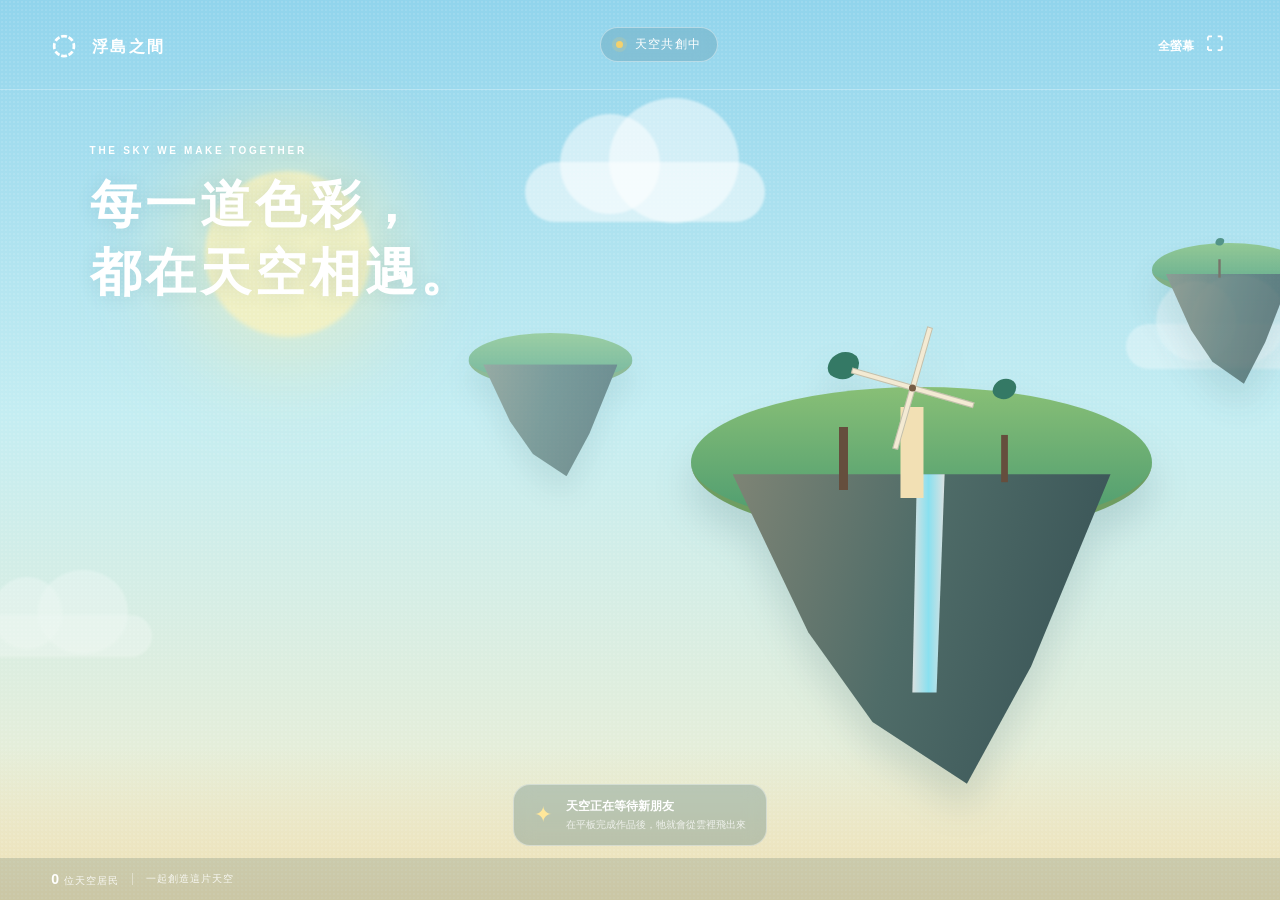
==== projection.html @ 3f76b2a8 "發布空白畫布共創網站 移除角色底圖，保留自由繪畫、選色、橡皮擦、清除與投影展示。" ====
<!doctype html>
<html lang="zh-Hant"><head><meta charset="utf-8"><meta name="viewport" content="width=device-width,initial-scale=1"><meta name="theme-color" content="#8fd5ed"><title>浮島之間｜共創投影幕</title><link rel="stylesheet" href="styles.css"></head>
<body class="projection-page"><main class="sky" id="sky"><div class="sun"></div><div class="grain"></div><div class="ambient-cloud cloud-one"></div><div class="ambient-cloud cloud-two"></div><div class="ambient-cloud cloud-three"></div>
<header class="projection-header"><div class="projection-brand"><span>◌</span> 浮島之間</div><div class="live-pill"><i></i> 天空共創中</div><button id="fullscreenBtn" class="fullscreen-button">全螢幕 <span>⛶</span></button></header>
<section class="sky-copy"><p>THE SKY WE MAKE TOGETHER</p><h1>每一道色彩，<br>都在天空相遇。</h1></section>
<div class="island island-back"><div class="land"></div><div class="rock"></div></div><div class="island island-main"><div class="windmill"><b></b><i></i></div><div class="tree t1"></div><div class="tree t2"></div><div class="land"></div><div class="rock"></div><span class="waterfall"></span></div><div class="island island-small"><div class="tree t3"></div><div class="land"></div><div class="rock"></div></div>
<div id="flyers" class="flyers" aria-live="polite"></div><div class="waiting-card" id="waitingCard"><span>✦</span><p><strong>天空正在等待新朋友</strong><small>在平板完成作品後，牠就會從雲裡飛出來</small></p></div><footer class="projection-footer"><span><b id="residentCount">0</b> 位天空居民</span><span class="divider"></span><span>一起創造這片天空</span></footer>
</main><script src="projection.js"></script></body></html>
---- styles.css ----
:root{--ink:#17354c;--muted:#70879a;--line:#d8e1df;--coral:#ee765f;--shadow:0 24px 60px rgba(56,91,105,.14)}
*{box-sizing:border-box}html,body{margin:0;min-height:100%;font-family:"Microsoft JhengHei","PingFang TC",sans-serif;color:var(--ink)}button,a{font:inherit}button{color:inherit}
.studio-page{min-height:100vh;background:radial-gradient(circle at 15% 8%,#fff 0 11%,transparent 34%),linear-gradient(135deg,#edf8f7,#f8f3e8 60%,#eff8f7)}
.topbar{height:76px;padding:0 clamp(22px,4vw,68px);display:flex;align-items:center;border-bottom:1px solid rgba(23,53,76,.1);gap:28px}.brand{display:flex;align-items:center;gap:10px;text-decoration:none;color:var(--ink);font-family:serif;font-weight:900;font-size:18px;letter-spacing:.12em}.brand-mark{display:grid;place-items:center;width:31px;height:31px;border:1.5px solid;border-radius:50%;font-size:26px}.step-pill{margin:auto;font-size:13px;letter-spacing:.08em}.step-pill span{display:inline-grid;place-items:center;width:24px;height:24px;margin-right:8px;border-radius:50%;background:var(--ink);color:#fff;font-size:10px}.projection-link{text-decoration:none;color:var(--ink);font-size:13px;font-weight:700;border-bottom:1px solid;padding-bottom:3px}.projection-link span{color:var(--coral);font-size:17px}
.studio-shell{max-width:1440px;margin:auto;padding:48px clamp(24px,5vw,78px) 58px;display:grid;grid-template-columns:minmax(330px,.78fr) minmax(580px,1.45fr);gap:clamp(38px,6vw,90px);align-items:start}.eyebrow{font-size:11px;letter-spacing:.24em;font-weight:800;color:#71a291;margin:18px 0}.intro-panel h1{font-family:serif;font-size:clamp(45px,5vw,72px);line-height:1.13;letter-spacing:.04em;margin:0 0 22px}.intro-panel h1 em{color:var(--coral);font-style:normal}.lede{color:var(--muted);line-height:1.9;max-width:430px;font-size:15px}
.hint-card{margin-top:27px;border-top:1px solid var(--line);padding-top:22px;display:flex;gap:13px;align-items:flex-start}.hint-card p{margin:0;color:#81919c;font-size:12px;line-height:1.7}.hint-card strong{color:var(--ink);font-size:11px;letter-spacing:.08em}.hint-icon{width:30px;height:30px;display:grid;place-items:center;background:#e8f3ec;border-radius:50%;color:#66a98b}
.canvas-panel{background:rgba(255,255,255,.73);backdrop-filter:blur(18px);border:1px solid rgba(255,255,255,.9);border-radius:28px;padding:22px;box-shadow:var(--shadow)}.canvas-heading{display:flex;justify-content:space-between;align-items:center;font-size:11px;font-weight:700;letter-spacing:.08em;padding:2px 3px 16px}.status-dot{display:inline-block;width:8px;height:8px;background:#6bbd95;border-radius:50%;margin-right:7px;box-shadow:0 0 0 4px rgba(107,189,149,.15)}.text-button{border:0;background:none;font-size:11px;color:#81909a;cursor:pointer}
.canvas-stage{position:relative;aspect-ratio:1;max-height:60vh;border-radius:19px;overflow:hidden;background:#fff;border:1px solid #e3e8e5;box-shadow:inset 0 0 0 1px rgba(255,255,255,.8)}.canvas-stage canvas{position:absolute;width:100%;height:100%;inset:0;touch-action:none}.canvas-note{position:absolute;bottom:14px;left:50%;transform:translateX(-50%);font-size:10px;letter-spacing:.06em;color:#87989d;background:rgba(255,255,255,.83);padding:7px 14px;border-radius:20px;white-space:nowrap;pointer-events:none}
.tool-dock{display:flex;align-items:end;gap:20px;padding:19px 4px 7px}.tool-label{font-size:10px;color:#84959f;font-weight:700;display:block;margin-bottom:9px;letter-spacing:.08em}.palette{display:flex;gap:8px}.color-button{width:32px;height:32px;border-radius:50%;border:3px solid white;box-shadow:0 0 0 1px #cad3d2;cursor:pointer;transition:.16s}.color-button.active{box-shadow:0 0 0 2px var(--ink);transform:scale(.9)}.segmented{display:flex;border:1px solid var(--line);border-radius:11px;overflow:hidden}.segmented button{width:42px;height:34px;border:0;border-right:1px solid var(--line);background:white;display:grid;place-items:center;cursor:pointer}.segmented button:last-child{border:0}.segmented button.active{background:#e8f3ef}.dot{display:block;border-radius:50%;background:var(--ink)}.dot.small{width:5px;height:5px}.dot.medium{width:9px;height:9px}.dot.large{width:14px;height:14px}.eraser-button{margin-left:auto;height:35px;border:1px solid var(--line);border-radius:11px;background:white;padding:0 13px;font-size:11px;font-weight:700;cursor:pointer}.eraser-button[aria-pressed="true"]{background:var(--ink);color:white}
.action-row{display:flex;align-items:center;border-top:1px solid var(--line);margin-top:13px;padding:18px 3px 1px;gap:18px}.action-row p{font-size:11px;color:#87969f;line-height:1.5;margin:0}.action-row p span{color:var(--coral);font-weight:800;margin-right:6px}.fly-button{margin-left:auto;min-width:190px;height:55px;border:0;border-radius:14px;background:var(--coral);color:white;font-weight:800;display:flex;justify-content:space-between;align-items:center;padding:0 8px 0 23px;cursor:pointer;box-shadow:0 10px 22px rgba(238,118,95,.28);transition:.2s}.fly-button:hover{transform:translateY(-2px)}.fly-button b{display:grid;place-items:center;width:39px;height:39px;background:rgba(255,255,255,.2);border-radius:10px;font-size:20px}.toast{position:fixed;z-index:20;left:50%;bottom:30px;transform:translate(-50%,130px);opacity:0;display:flex;gap:12px;align-items:center;background:var(--ink);color:#fff;border-radius:16px;padding:13px 22px;box-shadow:0 15px 40px rgba(14,42,62,.3);transition:.45s}.toast.show{transform:translate(-50%,0);opacity:1}.toast>span{display:grid;place-items:center;width:30px;height:30px;border-radius:50%;background:#68b995}.toast strong,.toast small{display:block}.toast strong{font-size:13px}.toast small{font-size:10px;color:#bad0d9;margin-top:2px}
.projection-page{overflow:hidden;background:#9edcf0}.sky{position:relative;width:100vw;height:100vh;overflow:hidden;background:linear-gradient(#91d4ec 0%,#c4edf2 46%,#f3eecf 100%);isolation:isolate}.sky:after{content:"";position:absolute;inset:auto 0 0;height:17%;background:linear-gradient(transparent,rgba(234,217,169,.65));z-index:-1}.sun{position:absolute;left:16%;top:19%;width:13vw;height:13vw;border-radius:50%;background:rgba(255,242,184,.78);filter:blur(2px);box-shadow:0 0 90px 38px rgba(255,238,175,.43)}.grain{position:absolute;inset:0;opacity:.1;pointer-events:none;background-image:radial-gradient(#fff 1px,transparent 1px);background-size:4px 4px}.projection-header{position:absolute;z-index:10;top:0;left:0;right:0;height:90px;padding:0 4vw;display:flex;align-items:center;color:#fff;border-bottom:1px solid rgba(255,255,255,.28)}.projection-brand{font-family:serif;font-weight:900;letter-spacing:.14em}.projection-brand span{font-size:28px;vertical-align:-2px;margin-right:8px}.live-pill{margin:auto;font-size:12px;letter-spacing:.12em;background:rgba(28,83,103,.17);border:1px solid rgba(255,255,255,.42);border-radius:30px;padding:8px 15px;backdrop-filter:blur(10px)}.live-pill i{display:inline-block;width:7px;height:7px;border-radius:50%;background:#f3d16d;margin-right:7px;box-shadow:0 0 0 4px rgba(243,209,109,.18)}.fullscreen-button{color:white;border:0;background:none;cursor:pointer;font-weight:700;font-size:12px}.fullscreen-button span{font-size:17px;margin-left:8px}.sky-copy{position:absolute;z-index:2;left:7vw;top:15vh;color:white;text-shadow:0 2px 18px rgba(31,87,108,.12)}.sky-copy p{font-size:10px;letter-spacing:.27em;font-weight:800}.sky-copy h1{font-family:serif;font-size:clamp(34px,4vw,67px);line-height:1.32;letter-spacing:.08em;margin:15px 0}
.ambient-cloud{position:absolute;background:rgba(255,255,255,.52);border-radius:70px;filter:blur(1px);animation:cloudDrift 28s ease-in-out infinite alternate}.ambient-cloud:before,.ambient-cloud:after{content:"";position:absolute;background:inherit;border-radius:50%}.cloud-one{width:240px;height:60px;left:41%;top:18%}.cloud-one:before{width:100px;height:100px;left:35px;top:-48px}.cloud-one:after{width:130px;height:125px;right:26px;top:-64px}.cloud-two{width:180px;height:45px;right:-2%;top:36%;opacity:.65}.cloud-two:before{width:80px;height:80px;left:30px;top:-43px}.cloud-two:after{width:95px;height:90px;right:20px;top:-49px}.cloud-three{width:190px;height:42px;left:-3%;bottom:27%;opacity:.5}.cloud-three:before{width:70px;height:72px;left:30px;top:-38px}.cloud-three:after{width:90px;height:84px;right:24px;top:-45px}@keyframes cloudDrift{to{transform:translateX(55px)}}
.island{position:absolute;z-index:1;filter:drop-shadow(0 24px 18px rgba(45,90,92,.17))}.island .land{position:absolute;width:100%;height:38%;top:0;border-radius:50%;background:linear-gradient(#88bf76,#4a9a70);border-bottom:9px solid #6f9d61}.island .rock{position:absolute;left:9%;right:9%;top:22%;height:78%;background:linear-gradient(105deg,#7e8475,#4f6c68 45%,#354f53);clip-path:polygon(0 0,100% 0,79% 62%,62% 100%,37% 80%,20% 51%)}.island-main{width:36vw;height:31vw;max-height:440px;right:10%;top:43%}.island-back{width:16vw;height:14vw;left:35%;top:35%;opacity:.62;transform:scale(.8)}.island-small{width:12vw;height:11vw;right:-2%;top:27%;opacity:.74}.tree{position:absolute;z-index:3;width:2%;height:16%;background:#654e3d;bottom:74%}.tree:before{content:"";position:absolute;width:320%;aspect-ratio:1;left:-110%;top:-120%;background:#347965;border-radius:65% 40% 60% 35%;transform:rotate(22deg)}.t1{left:32%}.t2{left:67%;transform:scale(.75)}.t3{left:43%;transform:scale(.8)}.waterfall{position:absolute;z-index:4;width:7%;height:55%;top:22%;left:48%;background:linear-gradient(90deg,rgba(255,255,255,.8),#8ae0ef,rgba(255,255,255,.8));clip-path:polygon(14% 0,100% 0,75% 100%,0 100%)}.windmill{position:absolute;z-index:5;left:48%;bottom:72%;width:5%;height:23%;background:#f2e0b4;transform:translateX(-50%)}.windmill:after{content:"";position:absolute;left:50%;top:-21%;width:7px;height:7px;border-radius:50%;background:#765d45;transform:translate(-50%,-50%)}.windmill b,.windmill i{position:absolute;left:50%;top:-21%;width:550%;height:7%;background:#f3ead3;transform-origin:center;transform:translate(-50%,-50%) rotate(16deg);border:1px solid rgba(83,93,82,.3)}.windmill i{transform:translate(-50%,-50%) rotate(106deg)}
.flyers{position:absolute;inset:0;z-index:6;pointer-events:none}.flyer{position:absolute;left:-16vw;width:clamp(105px,11vw,190px);height:clamp(105px,11vw,190px);object-fit:contain;filter:drop-shadow(0 10px 8px rgba(38,74,85,.2));animation:flyAcross var(--duration) linear infinite;will-change:transform}.flyer.fresh{filter:drop-shadow(0 0 18px rgba(255,241,154,.95)) drop-shadow(0 10px 8px rgba(38,74,85,.2))}@keyframes flyAcross{0%{left:-16vw;transform:translateY(0) rotate(-3deg) scale(var(--scale))}25%{transform:translateY(-7vh) rotate(2deg) scale(var(--scale))}50%{transform:translateY(3vh) rotate(-2deg) scale(var(--scale))}75%{transform:translateY(-5vh) rotate(3deg) scale(var(--scale))}100%{left:110vw;transform:translateY(0) rotate(-2deg) scale(var(--scale))}}.waiting-card{position:absolute;z-index:8;left:50%;bottom:6vh;transform:translateX(-50%);display:flex;align-items:center;gap:14px;color:white;background:rgba(25,77,92,.23);border:1px solid rgba(255,255,255,.4);border-radius:17px;padding:13px 20px;backdrop-filter:blur(10px);transition:.5s}.waiting-card.hidden{opacity:0;transform:translate(-50%,30px)}.waiting-card>span{font-size:22px;color:#ffe79a}.waiting-card p{margin:0}.waiting-card strong,.waiting-card small{display:block}.waiting-card strong{font-size:12px}.waiting-card small{font-size:10px;opacity:.75;margin-top:3px}.projection-footer{position:absolute;z-index:9;bottom:0;left:0;right:0;height:42px;padding:0 4vw;display:flex;align-items:center;color:rgba(255,255,255,.84);background:rgba(25,69,78,.16);font-size:10px;letter-spacing:.1em}.projection-footer b{font-size:14px;color:white}.projection-footer .divider{width:1px;height:12px;background:rgba(255,255,255,.4);margin:0 13px}
@media(max-width:900px){.topbar{height:66px}.step-pill{display:none}.studio-shell{grid-template-columns:1fr;padding-top:25px;gap:28px}.intro-panel h1 br{display:none}.intro-panel h1{font-size:43px}.hint-card{margin-top:25px}.canvas-stage{max-height:none}.tool-dock{flex-wrap:wrap}.eraser-button{margin-left:0}.island-main{width:55vw;height:48vw;right:4%;top:49%}.island-back{width:24vw;height:21vw;left:34%;top:39%}}@media(max-width:560px){.projection-link{font-size:0}.projection-link span{font-size:20px}.studio-shell{padding:18px 14px 36px}.intro-panel h1{font-size:37px}.canvas-panel{padding:13px;border-radius:21px}.tool-dock{gap:14px}.color-button{width:29px;height:29px}.action-row p{display:none}.fly-button{width:100%}.projection-header{height:64px}.live-pill{display:none}}
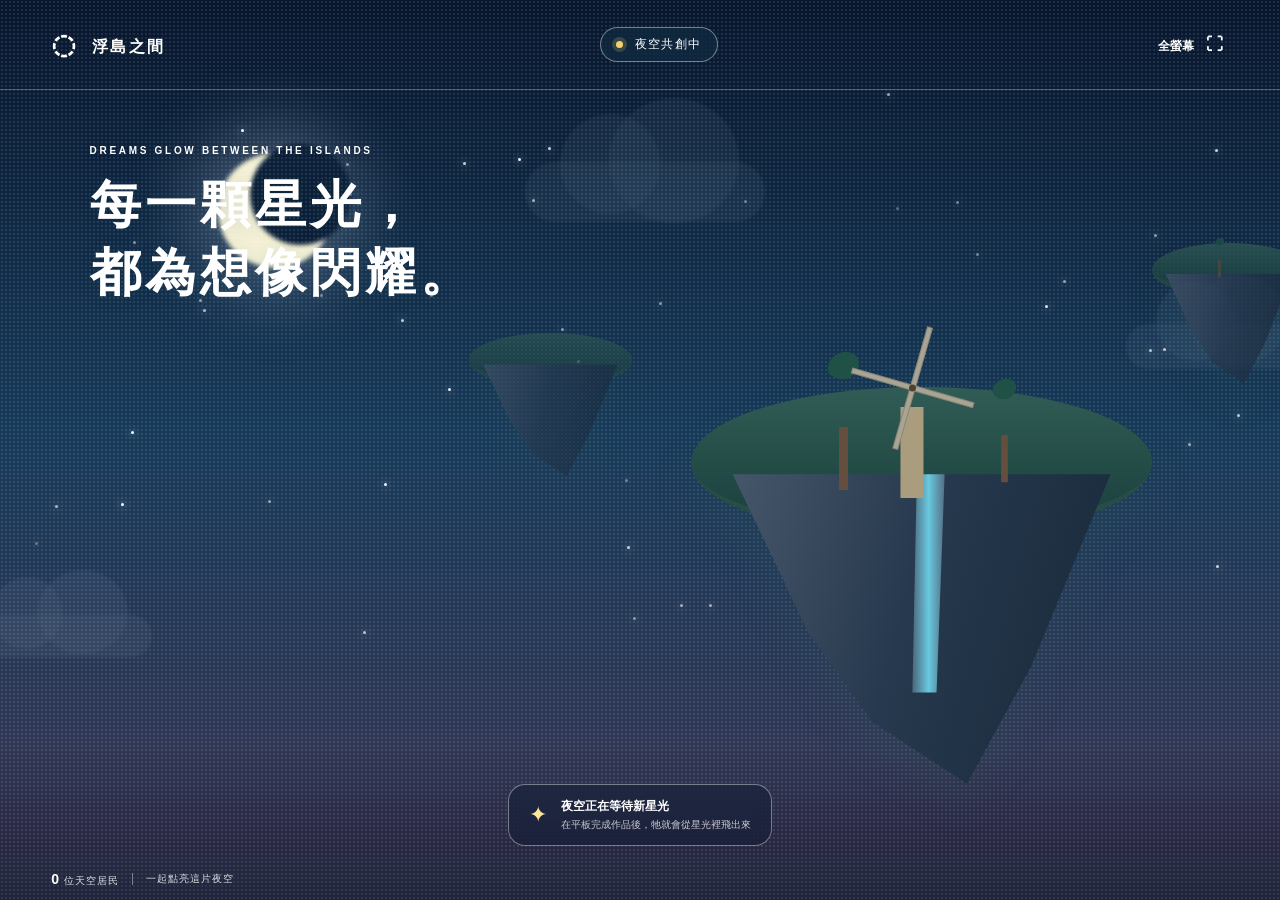
==== commit 6684768b: "新增油漆桶與日夜投影模式 加入封閉區域填色工具；投影幕依台灣日期每 24 小時切換白天與夜晚，並同步更換標題與提示文字。" ====
--- a/projection.html
+++ b/projection.html
@@ -1,8 +1,8 @@
 <!doctype html>
 <html lang="zh-Hant"><head><meta charset="utf-8"><meta name="viewport" content="width=device-width,initial-scale=1"><meta name="theme-color" content="#8fd5ed"><title>浮島之間｜共創投影幕</title><link rel="stylesheet" href="styles.css"></head>
 <body class="projection-page"><main class="sky" id="sky"><div class="sun"></div><div class="grain"></div><div class="ambient-cloud cloud-one"></div><div class="ambient-cloud cloud-two"></div><div class="ambient-cloud cloud-three"></div>
-<header class="projection-header"><div class="projection-brand"><span>◌</span> 浮島之間</div><div class="live-pill"><i></i> 天空共創中</div><button id="fullscreenBtn" class="fullscreen-button">全螢幕 <span>⛶</span></button></header>
-<section class="sky-copy"><p>THE SKY WE MAKE TOGETHER</p><h1>每一道色彩，<br>都在天空相遇。</h1></section>
+<header class="projection-header"><div class="projection-brand"><span>◌</span> 浮島之間</div><div class="live-pill"><i></i> <span id="liveLabel">天空共創中</span></div><button id="fullscreenBtn" class="fullscreen-button">全螢幕 <span>⛶</span></button></header>
+<section class="sky-copy"><p id="skyEyebrow">THE SKY WE MAKE TOGETHER</p><h1 id="skyTitle">每一道色彩，<br>都在天空相遇。</h1></section>
 <div class="island island-back"><div class="land"></div><div class="rock"></div></div><div class="island island-main"><div class="windmill"><b></b><i></i></div><div class="tree t1"></div><div class="tree t2"></div><div class="land"></div><div class="rock"></div><span class="waterfall"></span></div><div class="island island-small"><div class="tree t3"></div><div class="land"></div><div class="rock"></div></div>
-<div id="flyers" class="flyers" aria-live="polite"></div><div class="waiting-card" id="waitingCard"><span>✦</span><p><strong>天空正在等待新朋友</strong><small>在平板完成作品後，牠就會從雲裡飛出來</small></p></div><footer class="projection-footer"><span><b id="residentCount">0</b> 位天空居民</span><span class="divider"></span><span>一起創造這片天空</span></footer>
+<div id="flyers" class="flyers" aria-live="polite"></div><div class="waiting-card" id="waitingCard"><span>✦</span><p><strong id="waitingTitle">天空正在等待新朋友</strong><small id="waitingText">在平板完成作品後，牠就會從雲裡飛出來</small></p></div><footer class="projection-footer"><span><b id="residentCount">0</b> 位天空居民</span><span class="divider"></span><span id="footerMessage">一起創造這片天空</span></footer>
 </main><script src="projection.js"></script></body></html>
--- a/styles.css
+++ b/styles.css
@@ -6,10 +6,11 @@
 .hint-card{margin-top:27px;border-top:1px solid var(--line);padding-top:22px;display:flex;gap:13px;align-items:flex-start}.hint-card p{margin:0;color:#81919c;font-size:12px;line-height:1.7}.hint-card strong{color:var(--ink);font-size:11px;letter-spacing:.08em}.hint-icon{width:30px;height:30px;display:grid;place-items:center;background:#e8f3ec;border-radius:50%;color:#66a98b}
 .canvas-panel{background:rgba(255,255,255,.73);backdrop-filter:blur(18px);border:1px solid rgba(255,255,255,.9);border-radius:28px;padding:22px;box-shadow:var(--shadow)}.canvas-heading{display:flex;justify-content:space-between;align-items:center;font-size:11px;font-weight:700;letter-spacing:.08em;padding:2px 3px 16px}.status-dot{display:inline-block;width:8px;height:8px;background:#6bbd95;border-radius:50%;margin-right:7px;box-shadow:0 0 0 4px rgba(107,189,149,.15)}.text-button{border:0;background:none;font-size:11px;color:#81909a;cursor:pointer}
 .canvas-stage{position:relative;aspect-ratio:1;max-height:60vh;border-radius:19px;overflow:hidden;background:#fff;border:1px solid #e3e8e5;box-shadow:inset 0 0 0 1px rgba(255,255,255,.8)}.canvas-stage canvas{position:absolute;width:100%;height:100%;inset:0;touch-action:none}.canvas-note{position:absolute;bottom:14px;left:50%;transform:translateX(-50%);font-size:10px;letter-spacing:.06em;color:#87989d;background:rgba(255,255,255,.83);padding:7px 14px;border-radius:20px;white-space:nowrap;pointer-events:none}
-.tool-dock{display:flex;align-items:end;gap:20px;padding:19px 4px 7px}.tool-label{font-size:10px;color:#84959f;font-weight:700;display:block;margin-bottom:9px;letter-spacing:.08em}.palette{display:flex;gap:8px}.color-button{width:32px;height:32px;border-radius:50%;border:3px solid white;box-shadow:0 0 0 1px #cad3d2;cursor:pointer;transition:.16s}.color-button.active{box-shadow:0 0 0 2px var(--ink);transform:scale(.9)}.segmented{display:flex;border:1px solid var(--line);border-radius:11px;overflow:hidden}.segmented button{width:42px;height:34px;border:0;border-right:1px solid var(--line);background:white;display:grid;place-items:center;cursor:pointer}.segmented button:last-child{border:0}.segmented button.active{background:#e8f3ef}.dot{display:block;border-radius:50%;background:var(--ink)}.dot.small{width:5px;height:5px}.dot.medium{width:9px;height:9px}.dot.large{width:14px;height:14px}.eraser-button{margin-left:auto;height:35px;border:1px solid var(--line);border-radius:11px;background:white;padding:0 13px;font-size:11px;font-weight:700;cursor:pointer}.eraser-button[aria-pressed="true"]{background:var(--ink);color:white}
+.tool-dock{display:flex;align-items:end;gap:20px;padding:19px 4px 7px}.tool-label{font-size:10px;color:#84959f;font-weight:700;display:block;margin-bottom:9px;letter-spacing:.08em}.palette{display:flex;gap:8px}.color-button{width:32px;height:32px;border-radius:50%;border:3px solid white;box-shadow:0 0 0 1px #cad3d2;cursor:pointer;transition:.16s}.color-button.active{box-shadow:0 0 0 2px var(--ink);transform:scale(.9)}.segmented{display:flex;border:1px solid var(--line);border-radius:11px;overflow:hidden}.segmented button{width:42px;height:34px;border:0;border-right:1px solid var(--line);background:white;display:grid;place-items:center;cursor:pointer}.segmented button:last-child{border:0}.segmented button.active{background:#e8f3ef}.dot{display:block;border-radius:50%;background:var(--ink)}.dot.small{width:5px;height:5px}.dot.medium{width:9px;height:9px}.dot.large{width:14px;height:14px}.tool-toggle{height:35px;border:1px solid var(--line);border-radius:11px;background:white;padding:0 13px;font-size:11px;font-weight:700;cursor:pointer;white-space:nowrap}.bucket-button{margin-left:auto}.tool-toggle[aria-pressed="true"]{background:var(--ink);color:white}
 .action-row{display:flex;align-items:center;border-top:1px solid var(--line);margin-top:13px;padding:18px 3px 1px;gap:18px}.action-row p{font-size:11px;color:#87969f;line-height:1.5;margin:0}.action-row p span{color:var(--coral);font-weight:800;margin-right:6px}.fly-button{margin-left:auto;min-width:190px;height:55px;border:0;border-radius:14px;background:var(--coral);color:white;font-weight:800;display:flex;justify-content:space-between;align-items:center;padding:0 8px 0 23px;cursor:pointer;box-shadow:0 10px 22px rgba(238,118,95,.28);transition:.2s}.fly-button:hover{transform:translateY(-2px)}.fly-button b{display:grid;place-items:center;width:39px;height:39px;background:rgba(255,255,255,.2);border-radius:10px;font-size:20px}.toast{position:fixed;z-index:20;left:50%;bottom:30px;transform:translate(-50%,130px);opacity:0;display:flex;gap:12px;align-items:center;background:var(--ink);color:#fff;border-radius:16px;padding:13px 22px;box-shadow:0 15px 40px rgba(14,42,62,.3);transition:.45s}.toast.show{transform:translate(-50%,0);opacity:1}.toast>span{display:grid;place-items:center;width:30px;height:30px;border-radius:50%;background:#68b995}.toast strong,.toast small{display:block}.toast strong{font-size:13px}.toast small{font-size:10px;color:#bad0d9;margin-top:2px}
 .projection-page{overflow:hidden;background:#9edcf0}.sky{position:relative;width:100vw;height:100vh;overflow:hidden;background:linear-gradient(#91d4ec 0%,#c4edf2 46%,#f3eecf 100%);isolation:isolate}.sky:after{content:"";position:absolute;inset:auto 0 0;height:17%;background:linear-gradient(transparent,rgba(234,217,169,.65));z-index:-1}.sun{position:absolute;left:16%;top:19%;width:13vw;height:13vw;border-radius:50%;background:rgba(255,242,184,.78);filter:blur(2px);box-shadow:0 0 90px 38px rgba(255,238,175,.43)}.grain{position:absolute;inset:0;opacity:.1;pointer-events:none;background-image:radial-gradient(#fff 1px,transparent 1px);background-size:4px 4px}.projection-header{position:absolute;z-index:10;top:0;left:0;right:0;height:90px;padding:0 4vw;display:flex;align-items:center;color:#fff;border-bottom:1px solid rgba(255,255,255,.28)}.projection-brand{font-family:serif;font-weight:900;letter-spacing:.14em}.projection-brand span{font-size:28px;vertical-align:-2px;margin-right:8px}.live-pill{margin:auto;font-size:12px;letter-spacing:.12em;background:rgba(28,83,103,.17);border:1px solid rgba(255,255,255,.42);border-radius:30px;padding:8px 15px;backdrop-filter:blur(10px)}.live-pill i{display:inline-block;width:7px;height:7px;border-radius:50%;background:#f3d16d;margin-right:7px;box-shadow:0 0 0 4px rgba(243,209,109,.18)}.fullscreen-button{color:white;border:0;background:none;cursor:pointer;font-weight:700;font-size:12px}.fullscreen-button span{font-size:17px;margin-left:8px}.sky-copy{position:absolute;z-index:2;left:7vw;top:15vh;color:white;text-shadow:0 2px 18px rgba(31,87,108,.12)}.sky-copy p{font-size:10px;letter-spacing:.27em;font-weight:800}.sky-copy h1{font-family:serif;font-size:clamp(34px,4vw,67px);line-height:1.32;letter-spacing:.08em;margin:15px 0}
 .ambient-cloud{position:absolute;background:rgba(255,255,255,.52);border-radius:70px;filter:blur(1px);animation:cloudDrift 28s ease-in-out infinite alternate}.ambient-cloud:before,.ambient-cloud:after{content:"";position:absolute;background:inherit;border-radius:50%}.cloud-one{width:240px;height:60px;left:41%;top:18%}.cloud-one:before{width:100px;height:100px;left:35px;top:-48px}.cloud-one:after{width:130px;height:125px;right:26px;top:-64px}.cloud-two{width:180px;height:45px;right:-2%;top:36%;opacity:.65}.cloud-two:before{width:80px;height:80px;left:30px;top:-43px}.cloud-two:after{width:95px;height:90px;right:20px;top:-49px}.cloud-three{width:190px;height:42px;left:-3%;bottom:27%;opacity:.5}.cloud-three:before{width:70px;height:72px;left:30px;top:-38px}.cloud-three:after{width:90px;height:84px;right:24px;top:-45px}@keyframes cloudDrift{to{transform:translateX(55px)}}
 .island{position:absolute;z-index:1;filter:drop-shadow(0 24px 18px rgba(45,90,92,.17))}.island .land{position:absolute;width:100%;height:38%;top:0;border-radius:50%;background:linear-gradient(#88bf76,#4a9a70);border-bottom:9px solid #6f9d61}.island .rock{position:absolute;left:9%;right:9%;top:22%;height:78%;background:linear-gradient(105deg,#7e8475,#4f6c68 45%,#354f53);clip-path:polygon(0 0,100% 0,79% 62%,62% 100%,37% 80%,20% 51%)}.island-main{width:36vw;height:31vw;max-height:440px;right:10%;top:43%}.island-back{width:16vw;height:14vw;left:35%;top:35%;opacity:.62;transform:scale(.8)}.island-small{width:12vw;height:11vw;right:-2%;top:27%;opacity:.74}.tree{position:absolute;z-index:3;width:2%;height:16%;background:#654e3d;bottom:74%}.tree:before{content:"";position:absolute;width:320%;aspect-ratio:1;left:-110%;top:-120%;background:#347965;border-radius:65% 40% 60% 35%;transform:rotate(22deg)}.t1{left:32%}.t2{left:67%;transform:scale(.75)}.t3{left:43%;transform:scale(.8)}.waterfall{position:absolute;z-index:4;width:7%;height:55%;top:22%;left:48%;background:linear-gradient(90deg,rgba(255,255,255,.8),#8ae0ef,rgba(255,255,255,.8));clip-path:polygon(14% 0,100% 0,75% 100%,0 100%)}.windmill{position:absolute;z-index:5;left:48%;bottom:72%;width:5%;height:23%;background:#f2e0b4;transform:translateX(-50%)}.windmill:after{content:"";position:absolute;left:50%;top:-21%;width:7px;height:7px;border-radius:50%;background:#765d45;transform:translate(-50%,-50%)}.windmill b,.windmill i{position:absolute;left:50%;top:-21%;width:550%;height:7%;background:#f3ead3;transform-origin:center;transform:translate(-50%,-50%) rotate(16deg);border:1px solid rgba(83,93,82,.3)}.windmill i{transform:translate(-50%,-50%) rotate(106deg)}
 .flyers{position:absolute;inset:0;z-index:6;pointer-events:none}.flyer{position:absolute;left:-16vw;width:clamp(105px,11vw,190px);height:clamp(105px,11vw,190px);object-fit:contain;filter:drop-shadow(0 10px 8px rgba(38,74,85,.2));animation:flyAcross var(--duration) linear infinite;will-change:transform}.flyer.fresh{filter:drop-shadow(0 0 18px rgba(255,241,154,.95)) drop-shadow(0 10px 8px rgba(38,74,85,.2))}@keyframes flyAcross{0%{left:-16vw;transform:translateY(0) rotate(-3deg) scale(var(--scale))}25%{transform:translateY(-7vh) rotate(2deg) scale(var(--scale))}50%{transform:translateY(3vh) rotate(-2deg) scale(var(--scale))}75%{transform:translateY(-5vh) rotate(3deg) scale(var(--scale))}100%{left:110vw;transform:translateY(0) rotate(-2deg) scale(var(--scale))}}.waiting-card{position:absolute;z-index:8;left:50%;bottom:6vh;transform:translateX(-50%);display:flex;align-items:center;gap:14px;color:white;background:rgba(25,77,92,.23);border:1px solid rgba(255,255,255,.4);border-radius:17px;padding:13px 20px;backdrop-filter:blur(10px);transition:.5s}.waiting-card.hidden{opacity:0;transform:translate(-50%,30px)}.waiting-card>span{font-size:22px;color:#ffe79a}.waiting-card p{margin:0}.waiting-card strong,.waiting-card small{display:block}.waiting-card strong{font-size:12px}.waiting-card small{font-size:10px;opacity:.75;margin-top:3px}.projection-footer{position:absolute;z-index:9;bottom:0;left:0;right:0;height:42px;padding:0 4vw;display:flex;align-items:center;color:rgba(255,255,255,.84);background:rgba(25,69,78,.16);font-size:10px;letter-spacing:.1em}.projection-footer b{font-size:14px;color:white}.projection-footer .divider{width:1px;height:12px;background:rgba(255,255,255,.4);margin:0 13px}
-@media(max-width:900px){.topbar{height:66px}.step-pill{display:none}.studio-shell{grid-template-columns:1fr;padding-top:25px;gap:28px}.intro-panel h1 br{display:none}.intro-panel h1{font-size:43px}.hint-card{margin-top:25px}.canvas-stage{max-height:none}.tool-dock{flex-wrap:wrap}.eraser-button{margin-left:0}.island-main{width:55vw;height:48vw;right:4%;top:49%}.island-back{width:24vw;height:21vw;left:34%;top:39%}}@media(max-width:560px){.projection-link{font-size:0}.projection-link span{font-size:20px}.studio-shell{padding:18px 14px 36px}.intro-panel h1{font-size:37px}.canvas-panel{padding:13px;border-radius:21px}.tool-dock{gap:14px}.color-button{width:29px;height:29px}.action-row p{display:none}.fly-button{width:100%}.projection-header{height:64px}.live-pill{display:none}}+@media(max-width:900px){.topbar{height:66px}.step-pill{display:none}.studio-shell{grid-template-columns:1fr;padding-top:25px;gap:28px}.intro-panel h1 br{display:none}.intro-panel h1{font-size:43px}.hint-card{margin-top:25px}.canvas-stage{max-height:none}.tool-dock{flex-wrap:wrap}.bucket-button{margin-left:0}.island-main{width:55vw;height:48vw;right:4%;top:49%}.island-back{width:24vw;height:21vw;left:34%;top:39%}}@media(max-width:560px){.projection-link{font-size:0}.projection-link span{font-size:20px}.studio-shell{padding:18px 14px 36px}.intro-panel h1{font-size:37px}.canvas-panel{padding:13px;border-radius:21px}.tool-dock{gap:14px}.color-button{width:29px;height:29px}.action-row p{display:none}.fly-button{width:100%}.projection-header{height:64px}.live-pill{display:none}}
+.sky.night{background:linear-gradient(#07162d 0%,#173a59 48%,#3b3653 100%)}.sky.night:after{background:linear-gradient(transparent,rgba(24,22,47,.72))}.sky.night .sun{background:#f3f0d5;box-shadow:0 0 70px 25px rgba(224,235,255,.25);width:9vw;height:9vw;left:17%;top:17%}.sky.night .sun:after{content:"";position:absolute;width:88%;height:88%;left:28%;top:-8%;border-radius:50%;background:#0c2039}.sky.night .ambient-cloud{opacity:.16;background:rgba(201,226,242,.34)}.sky.night .island .land{background:linear-gradient(#315c55,#193f3c);border-bottom-color:#274d46}.sky.night .island .rock{background:linear-gradient(105deg,#46566a,#27394e 45%,#172838)}.sky.night .tree:before{background:#1f5147}.sky.night .waterfall{background:linear-gradient(90deg,rgba(190,230,255,.25),#69c9df,rgba(190,230,255,.3));box-shadow:0 0 22px rgba(97,211,235,.35)}.sky.night .windmill{filter:brightness(.7)}.sky.night .waiting-card{background:rgba(7,20,44,.42)}.star{position:absolute;z-index:0;width:3px;height:3px;border-radius:50%;background:#fff;box-shadow:0 0 8px rgba(255,255,255,.85);animation:twinkle var(--twinkle,3s) ease-in-out infinite alternate;pointer-events:none}.sky:not(.night) .star{display:none}@keyframes twinkle{from{opacity:.25;transform:scale(.7)}to{opacity:1;transform:scale(1.45)}}
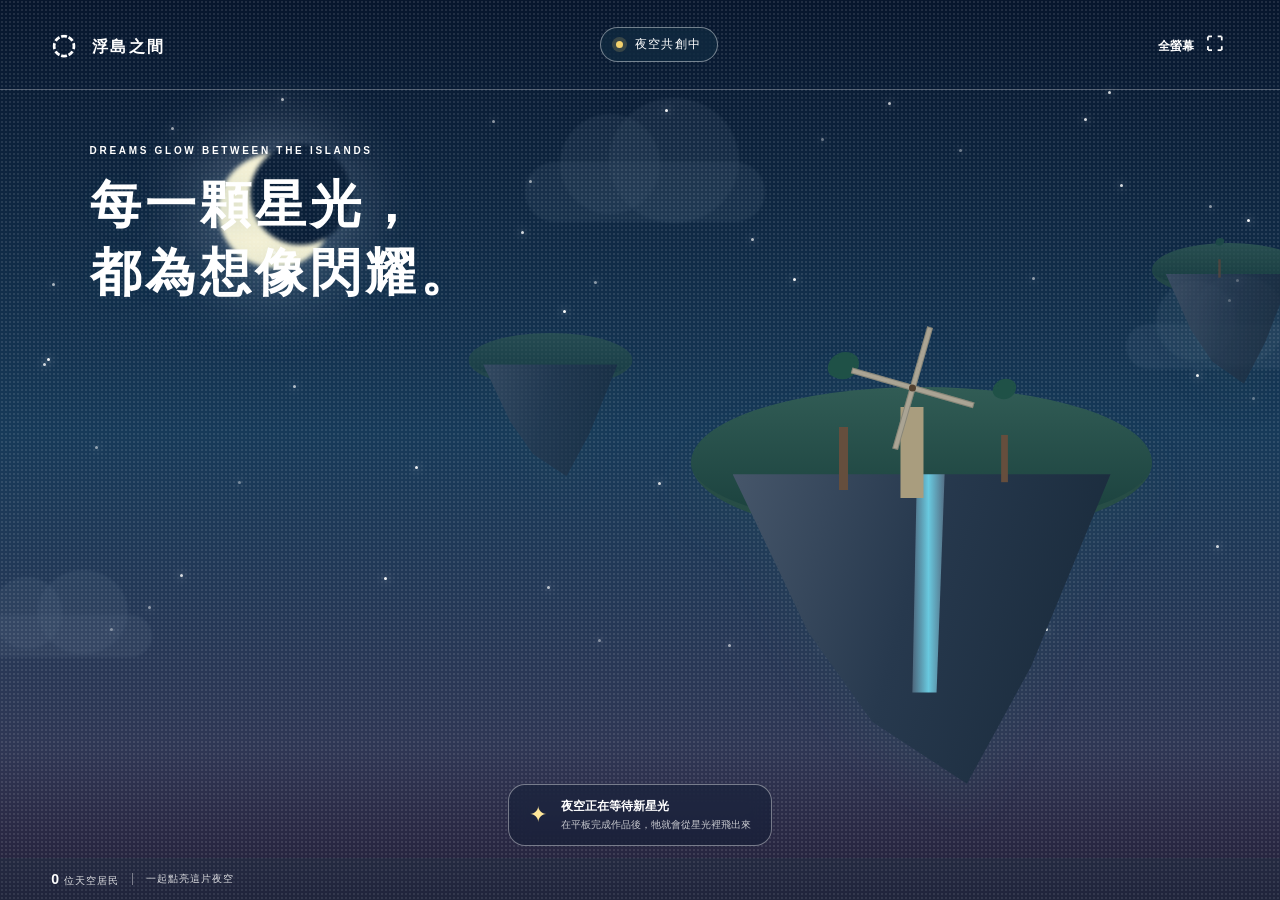
==== commit cca3b4b5: "修正油漆桶程式快取 為 CSS 與 JavaScript 加入版本標記，確保手機與平板立即載入油漆桶及日夜模式的最新版程式。" ====
--- a/projection.html
+++ b/projection.html
@@ -1,8 +1,8 @@
 <!doctype html>
-<html lang="zh-Hant"><head><meta charset="utf-8"><meta name="viewport" content="width=device-width,initial-scale=1"><meta name="theme-color" content="#8fd5ed"><title>浮島之間｜共創投影幕</title><link rel="stylesheet" href="styles.css"></head>
+<html lang="zh-Hant"><head><meta charset="utf-8"><meta name="viewport" content="width=device-width,initial-scale=1"><meta name="theme-color" content="#8fd5ed"><title>浮島之間｜共創投影幕</title><link rel="stylesheet" href="styles.css?v=20261027-2"></head>
 <body class="projection-page"><main class="sky" id="sky"><div class="sun"></div><div class="grain"></div><div class="ambient-cloud cloud-one"></div><div class="ambient-cloud cloud-two"></div><div class="ambient-cloud cloud-three"></div>
 <header class="projection-header"><div class="projection-brand"><span>◌</span> 浮島之間</div><div class="live-pill"><i></i> <span id="liveLabel">天空共創中</span></div><button id="fullscreenBtn" class="fullscreen-button">全螢幕 <span>⛶</span></button></header>
 <section class="sky-copy"><p id="skyEyebrow">THE SKY WE MAKE TOGETHER</p><h1 id="skyTitle">每一道色彩，<br>都在天空相遇。</h1></section>
 <div class="island island-back"><div class="land"></div><div class="rock"></div></div><div class="island island-main"><div class="windmill"><b></b><i></i></div><div class="tree t1"></div><div class="tree t2"></div><div class="land"></div><div class="rock"></div><span class="waterfall"></span></div><div class="island island-small"><div class="tree t3"></div><div class="land"></div><div class="rock"></div></div>
 <div id="flyers" class="flyers" aria-live="polite"></div><div class="waiting-card" id="waitingCard"><span>✦</span><p><strong id="waitingTitle">天空正在等待新朋友</strong><small id="waitingText">在平板完成作品後，牠就會從雲裡飛出來</small></p></div><footer class="projection-footer"><span><b id="residentCount">0</b> 位天空居民</span><span class="divider"></span><span id="footerMessage">一起創造這片天空</span></footer>
-</main><script src="projection.js"></script></body></html>+</main><script src="projection.js?v=20261027-2"></script></body></html>
